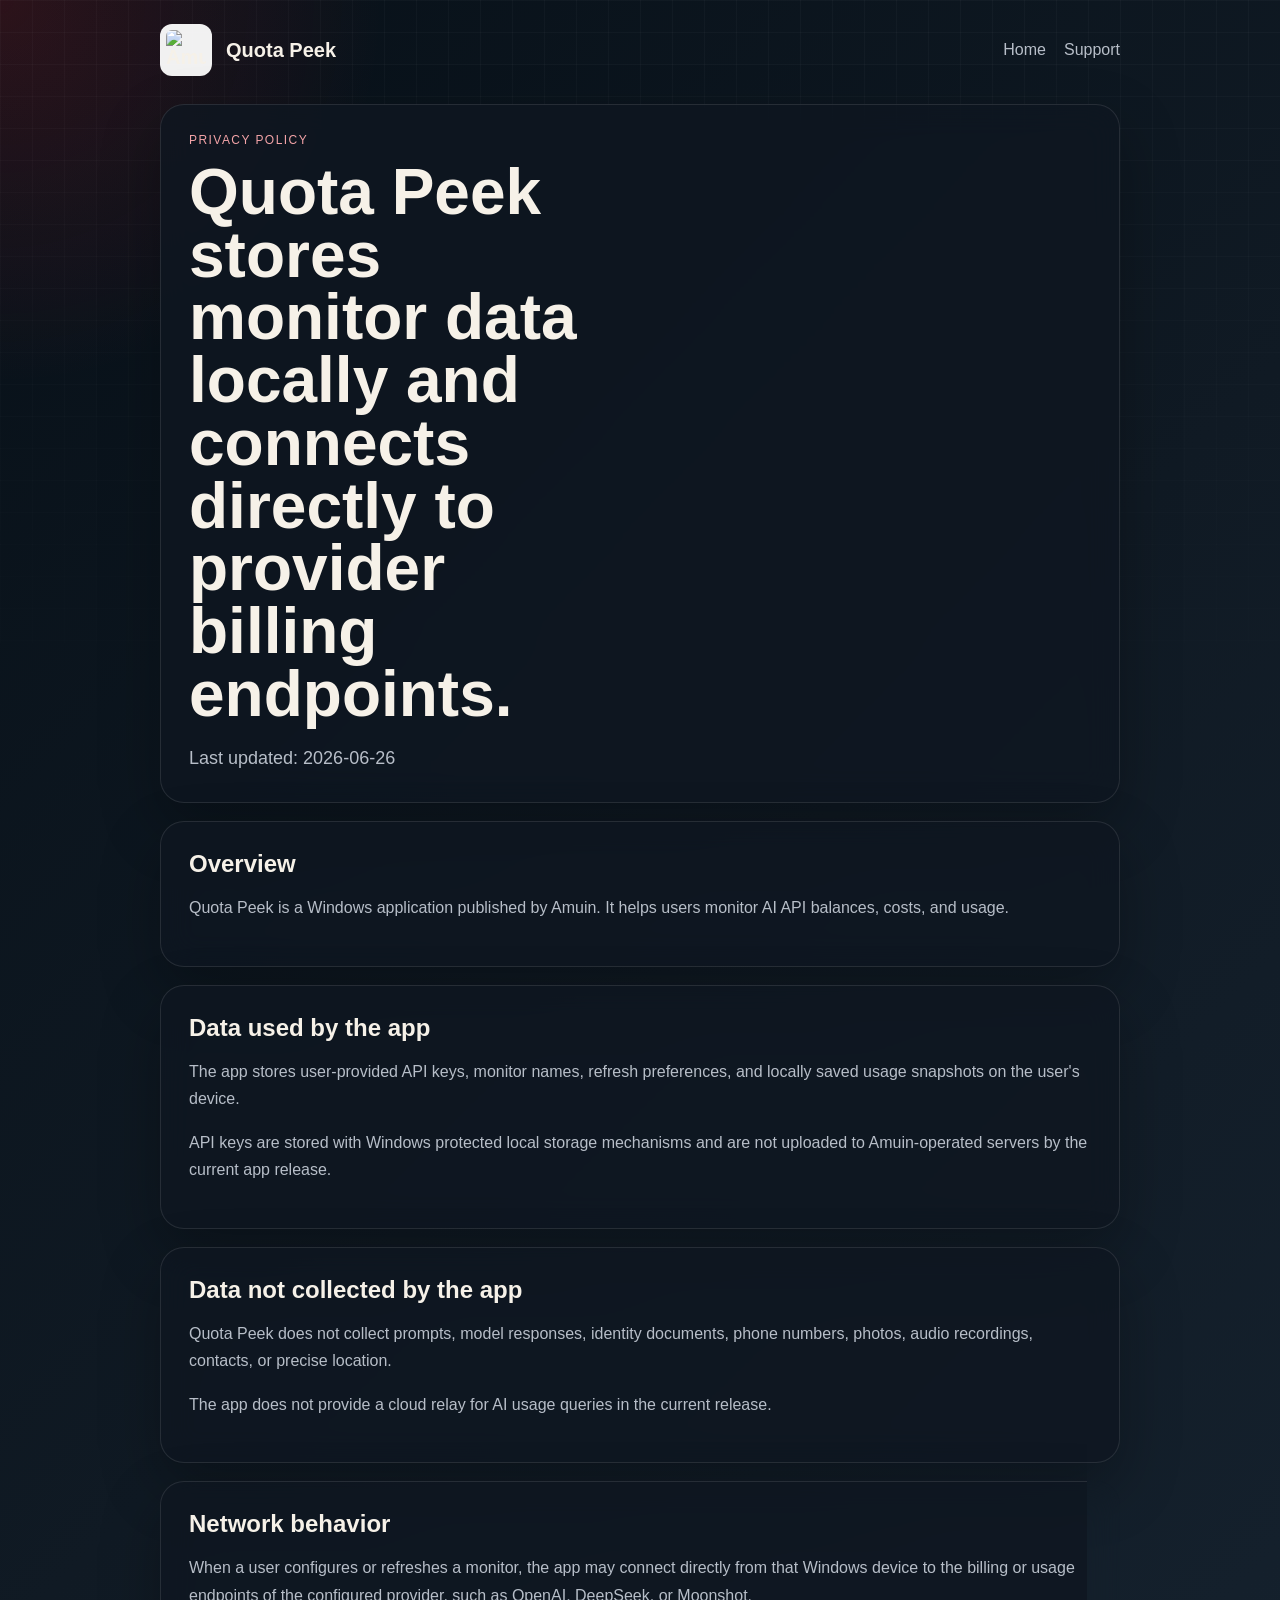
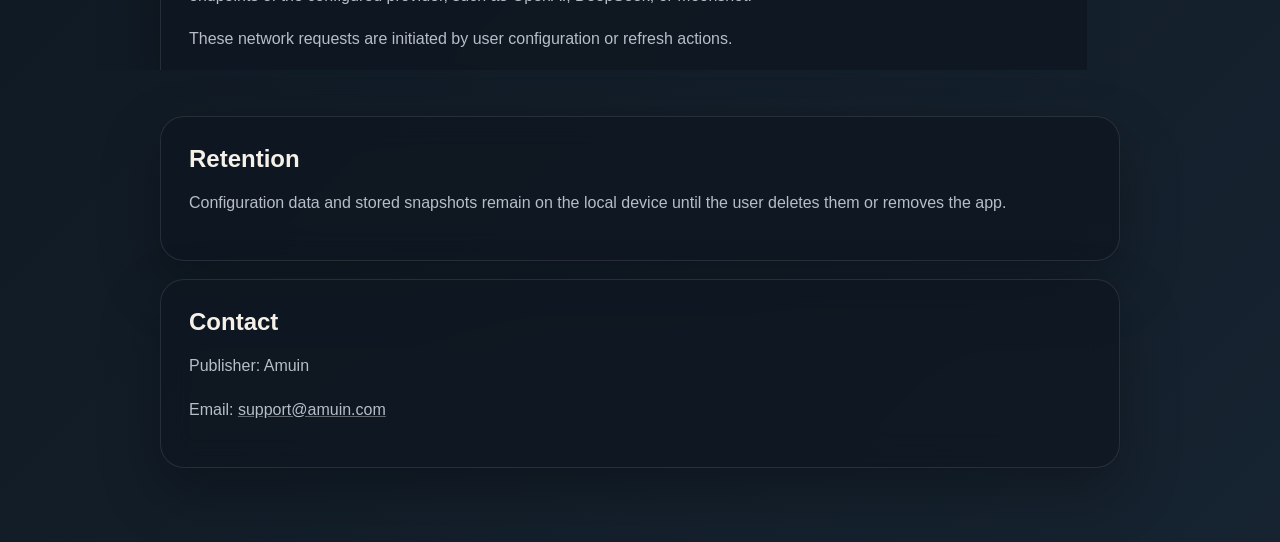
==== privacy.html @ 60f626c8 "Add files via upload" ====
<!doctype html>
<html lang="en">
<head>
  <meta charset="utf-8">
  <meta name="viewport" content="width=device-width, initial-scale=1">
  <title>Quota Peek Privacy Policy</title>
  <link rel="stylesheet" href="styles.css">
</head>
<body>
  <div class="backdrop"></div>
  <main class="shell legal-shell">
    <header class="topbar">
      <a class="brand" href="index.html" aria-label="Quota Peek home">
        <img src="assets/AMUIN-dark.png" alt="Amuin logo">
        <span>Quota Peek</span>
      </a>
      <nav class="nav">
        <a href="index.html">Home</a>
        <a href="support.html">Support</a>
      </nav>
    </header>

    <section class="legal-hero">
      <p class="kicker">Privacy policy</p>
      <h1>Quota Peek stores monitor data locally and connects directly to provider billing endpoints.</h1>
      <p class="lead">Last updated: 2026-06-26</p>
    </section>

    <section class="legal-card">
      <h2>Overview</h2>
      <p>Quota Peek is a Windows application published by Amuin. It helps users monitor AI API balances, costs, and usage.</p>
    </section>

    <section class="legal-card">
      <h2>Data used by the app</h2>
      <p>The app stores user-provided API keys, monitor names, refresh preferences, and locally saved usage snapshots on the user's device.</p>
      <p>API keys are stored with Windows protected local storage mechanisms and are not uploaded to Amuin-operated servers by the current app release.</p>
    </section>

    <section class="legal-card">
      <h2>Data not collected by the app</h2>
      <p>Quota Peek does not collect prompts, model responses, identity documents, phone numbers, photos, audio recordings, contacts, or precise location.</p>
      <p>The app does not provide a cloud relay for AI usage queries in the current release.</p>
    </section>

    <section class="legal-card">
      <h2>Network behavior</h2>
      <p>When a user configures or refreshes a monitor, the app may connect directly from that Windows device to the billing or usage endpoints of the configured provider, such as OpenAI, DeepSeek, or Moonshot.</p>
      <p>These network requests are initiated by user configuration or refresh actions.</p>
    </section>

    <section class="legal-card">
      <h2>Retention</h2>
      <p>Configuration data and stored snapshots remain on the local device until the user deletes them or removes the app.</p>
    </section>

    <section class="legal-card">
      <h2>Contact</h2>
      <p>Publisher: Amuin</p>
      <p>Email: <a href="mailto:support@amuin.com">support@amuin.com</a></p>
    </section>
  </main>
</body>
</html>
---- styles.css ----
:root {
  --bg: #0b1118;
  --panel: rgba(15, 23, 32, 0.78);
  --panel-strong: rgba(16, 24, 34, 0.92);
  --line: rgba(255, 255, 255, 0.1);
  --text: #f6f1e8;
  --muted: #b7bec8;
  --accent: #ef2028;
  --accent-soft: rgba(239, 32, 40, 0.16);
  --shadow: rgba(0, 0, 0, 0.28);
}

* {
  box-sizing: border-box;
}

html,
body {
  margin: 0;
  min-height: 100%;
  background:
    radial-gradient(circle at top left, rgba(239, 32, 40, 0.16), transparent 24rem),
    linear-gradient(135deg, #071018 0%, #101a24 48%, #162330 100%);
  color: var(--text);
  font-family: "Segoe UI", "Noto Sans", sans-serif;
}

body {
  position: relative;
}

a {
  color: inherit;
  text-decoration-color: rgba(255, 255, 255, 0.35);
}

.backdrop {
  position: fixed;
  inset: 0;
  background-image:
    linear-gradient(rgba(255, 255, 255, 0.03) 1px, transparent 1px),
    linear-gradient(90deg, rgba(255, 255, 255, 0.03) 1px, transparent 1px);
  background-size: 32px 32px;
  mask-image: linear-gradient(to bottom, rgba(0, 0, 0, 0.9), transparent 90%);
  pointer-events: none;
}

.shell {
  position: relative;
  width: min(1180px, calc(100% - 32px));
  margin: 0 auto;
  padding: 24px 0 56px;
}

.topbar {
  display: flex;
  align-items: center;
  justify-content: space-between;
  gap: 16px;
  margin-bottom: 28px;
}

.brand {
  display: inline-flex;
  align-items: center;
  gap: 14px;
  text-decoration: none;
  font-size: 20px;
  font-weight: 700;
}

.brand img {
  width: 52px;
  height: 52px;
  object-fit: contain;
  border-radius: 12px;
  background: rgba(255, 255, 255, 0.94);
  padding: 6px;
}

.nav {
  display: flex;
  gap: 18px;
  flex-wrap: wrap;
}

.nav a {
  color: var(--muted);
  text-decoration: none;
}

.hero,
.showcase,
.grid,
.legal-hero,
.legal-card {
  position: relative;
  z-index: 1;
}

.hero {
  display: grid;
  grid-template-columns: minmax(0, 1.4fr) minmax(300px, 0.8fr);
  gap: 24px;
  align-items: stretch;
  margin-bottom: 24px;
}

.hero-copy,
.hero-panel,
.legal-hero,
.legal-card,
.card,
.shot {
  border: 1px solid var(--line);
  border-radius: 24px;
  background: var(--panel);
  backdrop-filter: blur(16px);
  box-shadow: 0 24px 60px var(--shadow);
}

.hero-copy {
  padding: 38px;
}

.hero-panel {
  padding: 28px;
  background:
    linear-gradient(180deg, rgba(239, 32, 40, 0.14), transparent 48%),
    var(--panel-strong);
}

.kicker,
.panel-label,
.shot-label,
.card-kicker {
  margin: 0 0 14px;
  color: #f4a4a8;
  font-size: 12px;
  letter-spacing: 0.12em;
  text-transform: uppercase;
}

h1 {
  margin: 0;
  max-width: 12ch;
  font-size: clamp(2.6rem, 5vw, 4.6rem);
  line-height: 0.98;
  letter-spacing: 0;
}

h2,
h3 {
  margin: 0 0 10px;
}

.lead {
  margin: 18px 0 0;
  max-width: 58ch;
  color: var(--muted);
  font-size: 18px;
  line-height: 1.7;
}

.hero-actions {
  display: flex;
  gap: 12px;
  flex-wrap: wrap;
  margin-top: 28px;
}

.button {
  display: inline-flex;
  align-items: center;
  justify-content: center;
  min-height: 46px;
  padding: 0 18px;
  border: 1px solid var(--line);
  border-radius: 999px;
  background: rgba(255, 255, 255, 0.03);
  text-decoration: none;
}

.button.primary {
  border-color: rgba(239, 32, 40, 0.5);
  background: linear-gradient(180deg, rgba(239, 32, 40, 0.94), rgba(200, 24, 32, 0.94));
}

.feature-list {
  margin: 0;
  padding: 0;
  list-style: none;
}

.feature-list li {
  padding: 14px 0;
  border-top: 1px solid var(--line);
  color: var(--text);
}

.feature-list li:first-child {
  border-top: 0;
}

.showcase {
  display: grid;
  gap: 20px;
  margin-bottom: 20px;
}

.shot {
  overflow: hidden;
}

.shot-copy {
  padding: 24px 24px 0;
}

.shot-copy p:last-child {
  color: var(--muted);
  line-height: 1.65;
}

.shot img {
  display: block;
  width: 100%;
  height: auto;
  margin-top: 8px;
}

.grid {
  display: grid;
  grid-template-columns: repeat(3, minmax(0, 1fr));
  gap: 18px;
}

.card {
  padding: 22px;
}

.card p {
  color: var(--muted);
  line-height: 1.65;
}

.legal-shell {
  width: min(960px, calc(100% - 32px));
}

.legal-hero,
.legal-card {
  padding: 28px;
  margin-bottom: 18px;
}

.legal-card p {
  color: var(--muted);
  line-height: 1.72;
}

@media (max-width: 980px) {
  .hero {
    grid-template-columns: 1fr;
  }

  .grid {
    grid-template-columns: 1fr;
  }
}

@media (max-width: 700px) {
  .shell,
  .legal-shell {
    width: min(100% - 20px, 1180px);
    padding-top: 18px;
  }

  .topbar {
    flex-direction: column;
    align-items: flex-start;
  }

  .hero-copy,
  .hero-panel,
  .legal-hero,
  .legal-card,
  .card {
    padding: 20px;
    border-radius: 20px;
  }

  h1 {
    max-width: none;
  }

  .lead {
    font-size: 16px;
  }
}
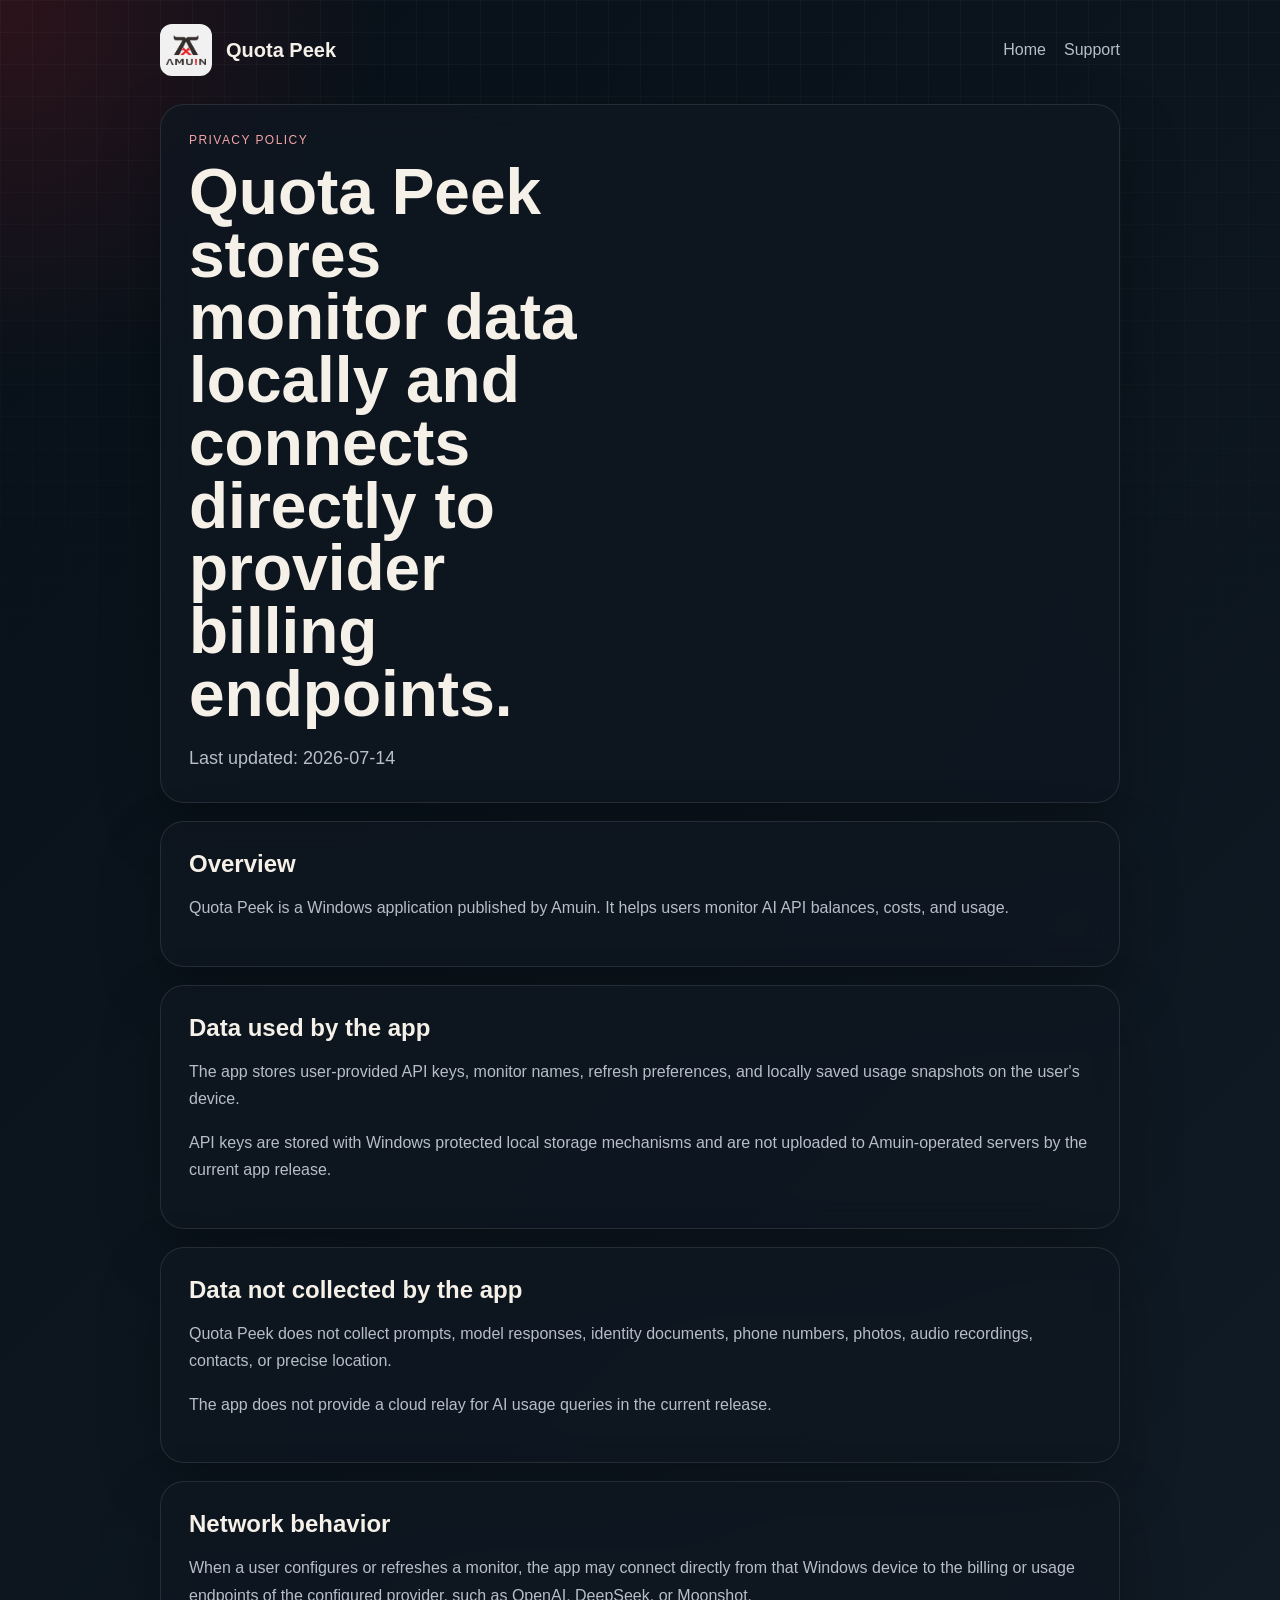
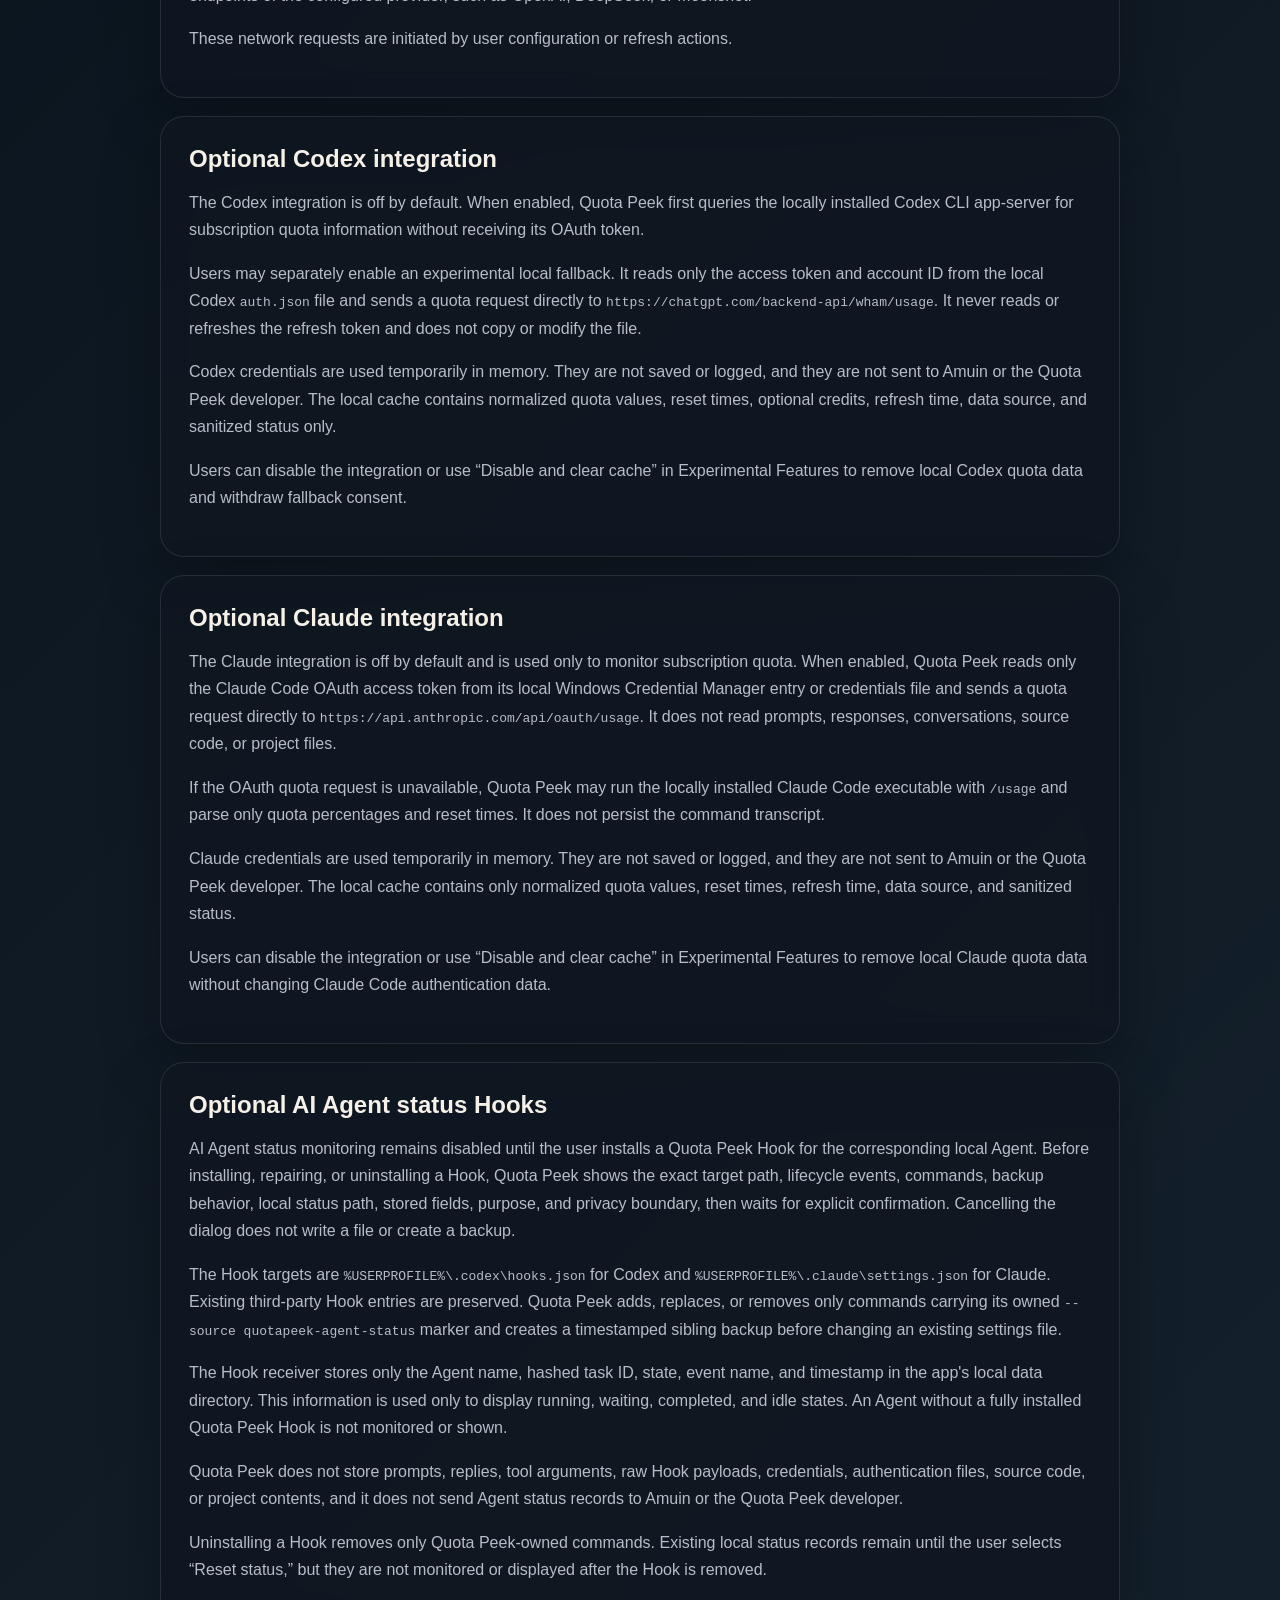
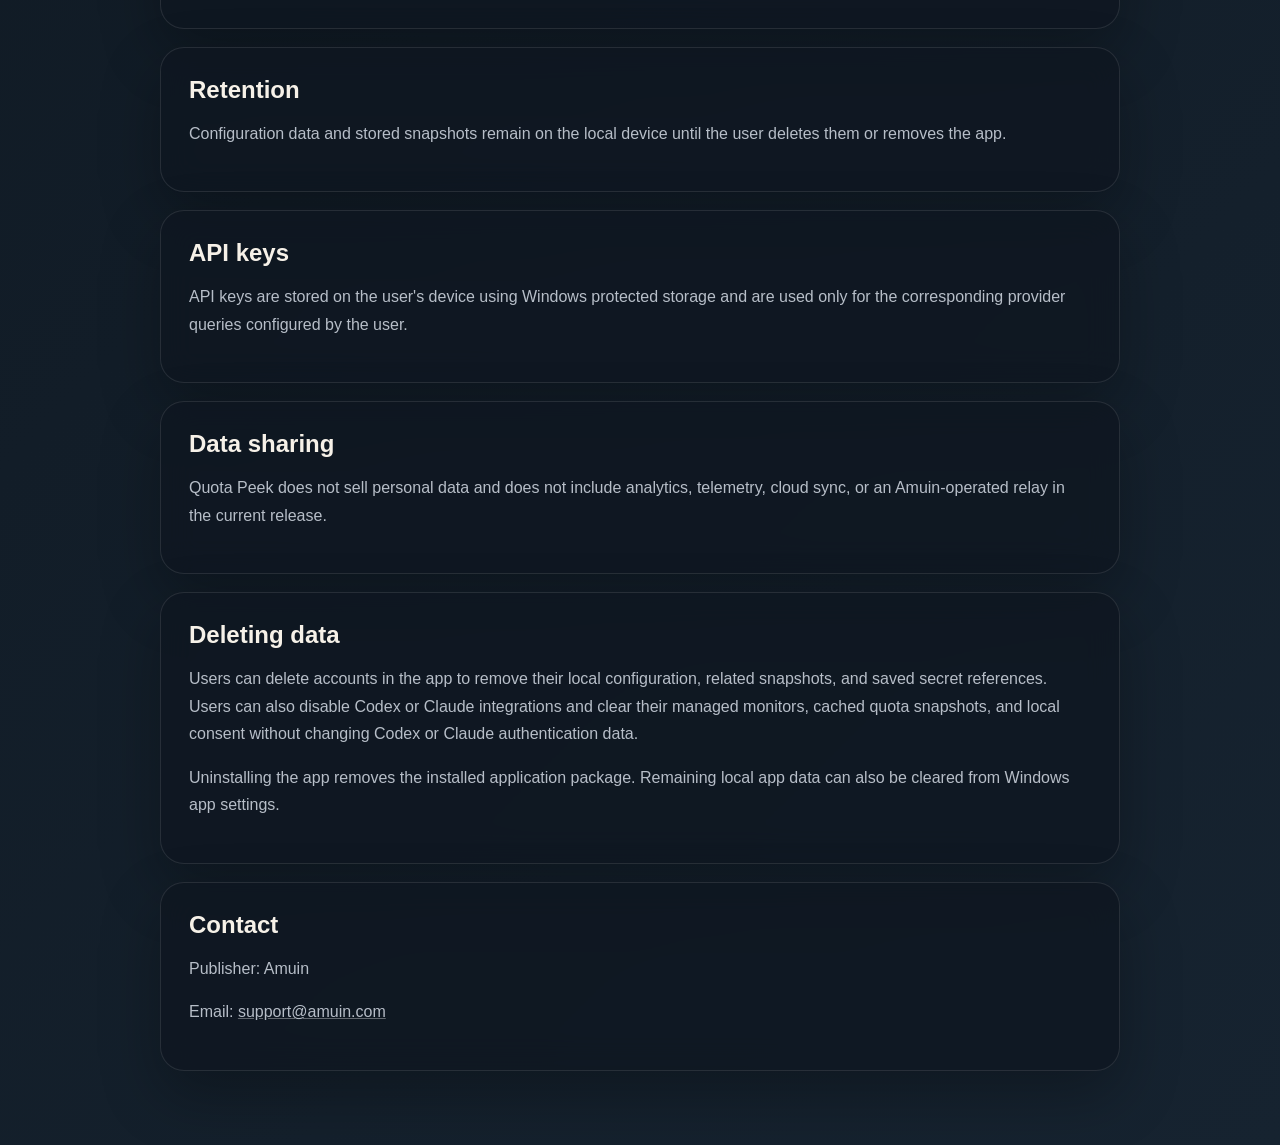
==== commit 4a683502: "Update privacy policy for quota integrations and Agent Hooks" ====
--- a/privacy.html
+++ b/privacy.html
@@ -23,7 +23,7 @@
     <section class="legal-hero">
       <p class="kicker">Privacy policy</p>
       <h1>Quota Peek stores monitor data locally and connects directly to provider billing endpoints.</h1>
-      <p class="lead">Last updated: 2026-06-26</p>
+      <p class="lead">Last updated: 2026-07-14</p>
     </section>
 
     <section class="legal-card">
@@ -50,8 +50,49 @@
     </section>
 
     <section class="legal-card">
+      <h2>Optional Codex integration</h2>
+      <p>The Codex integration is off by default. When enabled, Quota Peek first queries the locally installed Codex CLI app-server for subscription quota information without receiving its OAuth token.</p>
+      <p>Users may separately enable an experimental local fallback. It reads only the access token and account ID from the local Codex <code>auth.json</code> file and sends a quota request directly to <code>https://chatgpt.com/backend-api/wham/usage</code>. It never reads or refreshes the refresh token and does not copy or modify the file.</p>
+      <p>Codex credentials are used temporarily in memory. They are not saved or logged, and they are not sent to Amuin or the Quota Peek developer. The local cache contains normalized quota values, reset times, optional credits, refresh time, data source, and sanitized status only.</p>
+      <p>Users can disable the integration or use “Disable and clear cache” in Experimental Features to remove local Codex quota data and withdraw fallback consent.</p>
+    </section>
+
+    <section class="legal-card">
+      <h2>Optional Claude integration</h2>
+      <p>The Claude integration is off by default and is used only to monitor subscription quota. When enabled, Quota Peek reads only the Claude Code OAuth access token from its local Windows Credential Manager entry or credentials file and sends a quota request directly to <code>https://api.anthropic.com/api/oauth/usage</code>. It does not read prompts, responses, conversations, source code, or project files.</p>
+      <p>If the OAuth quota request is unavailable, Quota Peek may run the locally installed Claude Code executable with <code>/usage</code> and parse only quota percentages and reset times. It does not persist the command transcript.</p>
+      <p>Claude credentials are used temporarily in memory. They are not saved or logged, and they are not sent to Amuin or the Quota Peek developer. The local cache contains only normalized quota values, reset times, refresh time, data source, and sanitized status.</p>
+      <p>Users can disable the integration or use “Disable and clear cache” in Experimental Features to remove local Claude quota data without changing Claude Code authentication data.</p>
+    </section>
+
+    <section class="legal-card">
+      <h2>Optional AI Agent status Hooks</h2>
+      <p>AI Agent status monitoring remains disabled until the user installs a Quota Peek Hook for the corresponding local Agent. Before installing, repairing, or uninstalling a Hook, Quota Peek shows the exact target path, lifecycle events, commands, backup behavior, local status path, stored fields, purpose, and privacy boundary, then waits for explicit confirmation. Cancelling the dialog does not write a file or create a backup.</p>
+      <p>The Hook targets are <code>%USERPROFILE%\.codex\hooks.json</code> for Codex and <code>%USERPROFILE%\.claude\settings.json</code> for Claude. Existing third-party Hook entries are preserved. Quota Peek adds, replaces, or removes only commands carrying its owned <code>--source quotapeek-agent-status</code> marker and creates a timestamped sibling backup before changing an existing settings file.</p>
+      <p>The Hook receiver stores only the Agent name, hashed task ID, state, event name, and timestamp in the app's local data directory. This information is used only to display running, waiting, completed, and idle states. An Agent without a fully installed Quota Peek Hook is not monitored or shown.</p>
+      <p>Quota Peek does not store prompts, replies, tool arguments, raw Hook payloads, credentials, authentication files, source code, or project contents, and it does not send Agent status records to Amuin or the Quota Peek developer.</p>
+      <p>Uninstalling a Hook removes only Quota Peek-owned commands. Existing local status records remain until the user selects “Reset status,” but they are not monitored or displayed after the Hook is removed.</p>
+    </section>
+
+    <section class="legal-card">
       <h2>Retention</h2>
       <p>Configuration data and stored snapshots remain on the local device until the user deletes them or removes the app.</p>
+    </section>
+
+    <section class="legal-card">
+      <h2>API keys</h2>
+      <p>API keys are stored on the user's device using Windows protected storage and are used only for the corresponding provider queries configured by the user.</p>
+    </section>
+
+    <section class="legal-card">
+      <h2>Data sharing</h2>
+      <p>Quota Peek does not sell personal data and does not include analytics, telemetry, cloud sync, or an Amuin-operated relay in the current release.</p>
+    </section>
+
+    <section class="legal-card">
+      <h2>Deleting data</h2>
+      <p>Users can delete accounts in the app to remove their local configuration, related snapshots, and saved secret references. Users can also disable Codex or Claude integrations and clear their managed monitors, cached quota snapshots, and local consent without changing Codex or Claude authentication data.</p>
+      <p>Uninstalling the app removes the installed application package. Remaining local app data can also be cleared from Windows app settings.</p>
     </section>
 
     <section class="legal-card">
